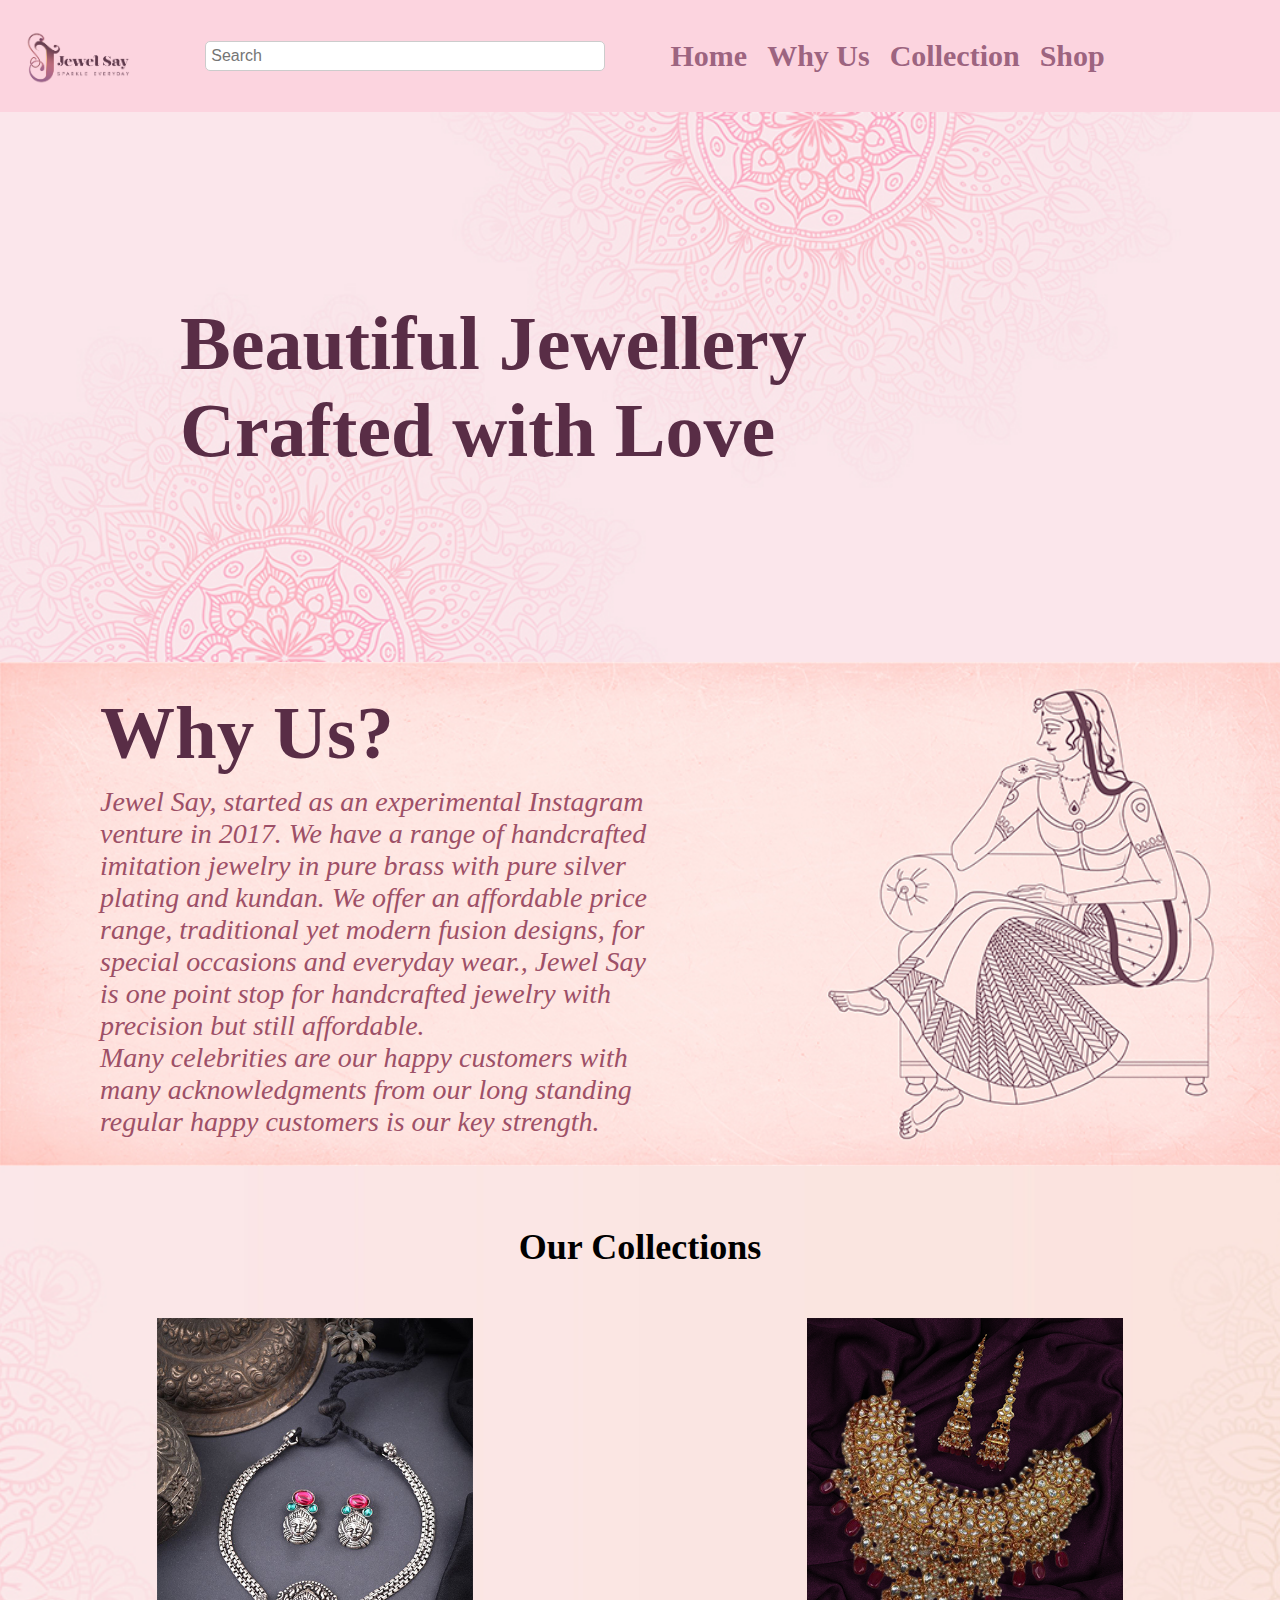
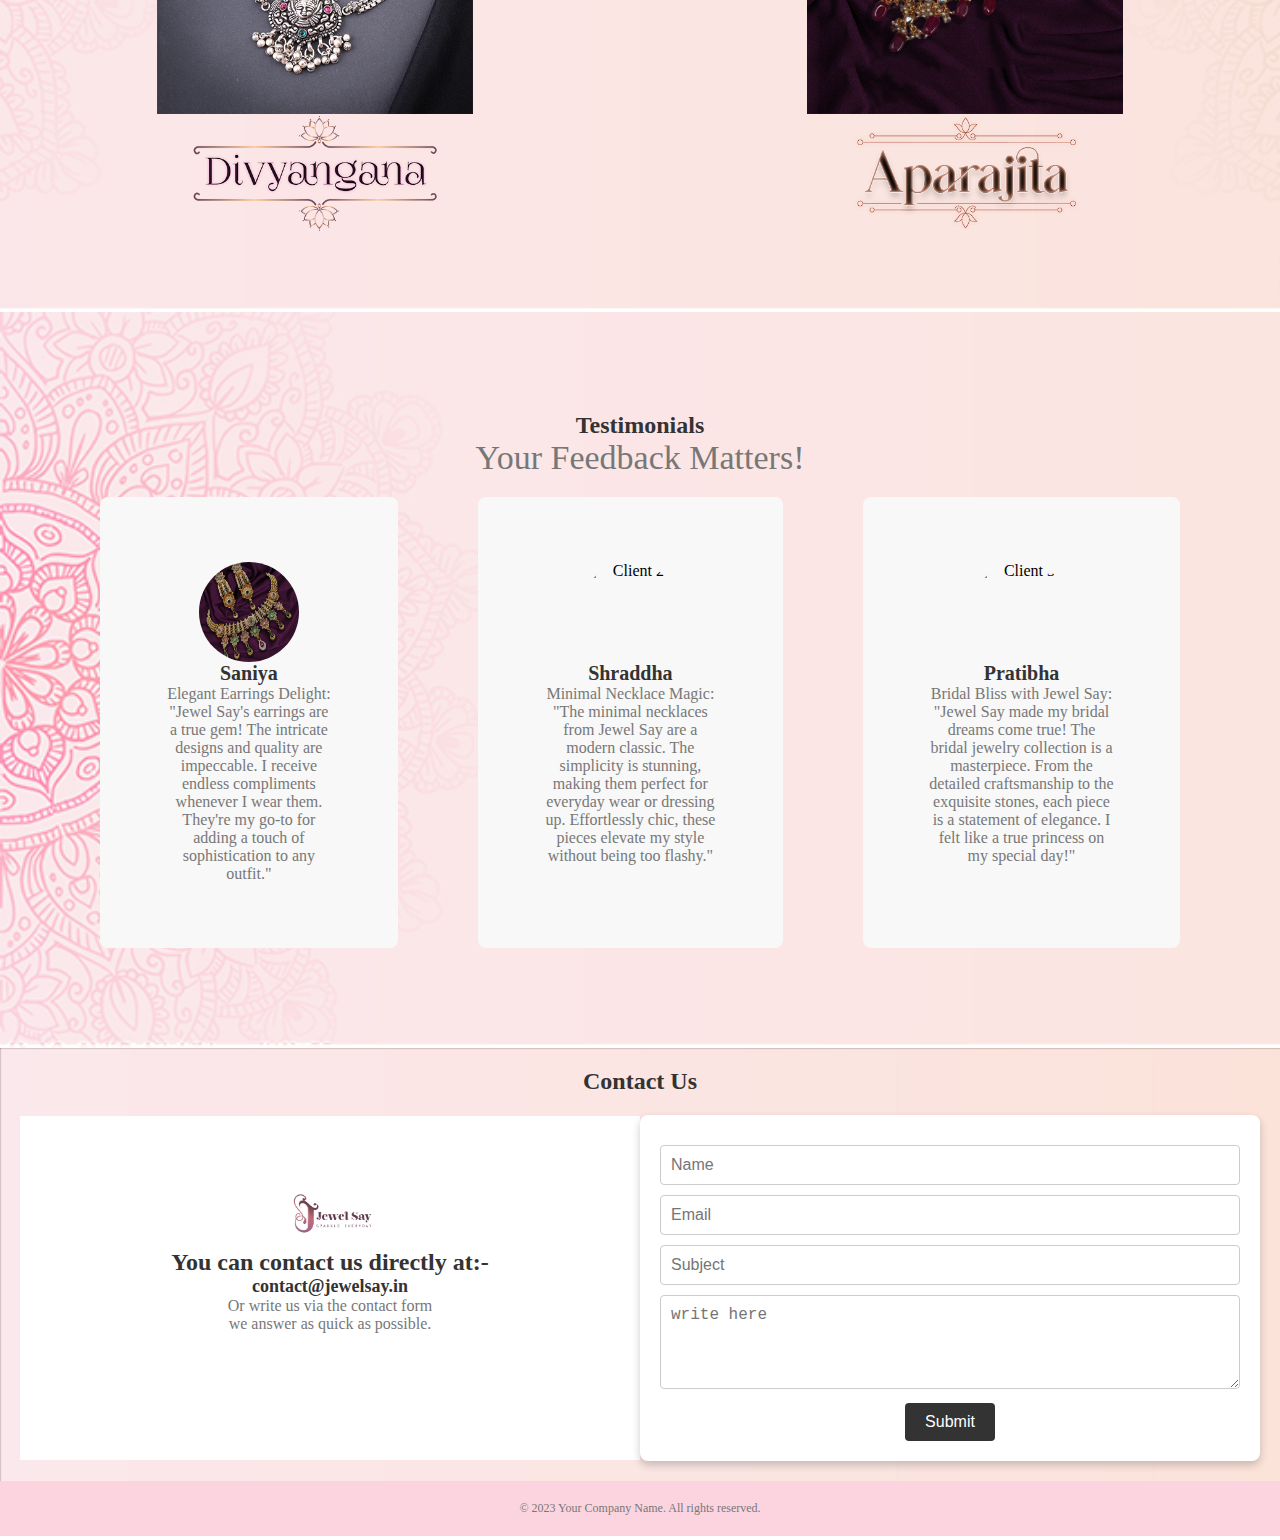
==== index.html @ b4a404a3 "Add files via upload" ====
<!DOCTYPE html>
<html>
<head>
    <link rel="stylesheet" type="text/css" href="css/style.css">
    <link rel="stylesheet" href="https://cdnjs.cloudflare.com/ajax/libs/font-awesome/6.4.2/css/all.min.css" integrity="sha512-z3gLpd7yknf1YoNbCzqRKc4qyor8gaKU1qmn+CShxbuBusANI9QpRohGBreCFkKxLhei6S9CQXFEbbKuqLg0DA==" crossorigin="anonymous" referrerpolicy="no-referrer" />
</head>
<body>
    <nav class="navbar">
        <div class="logo">
            <img src="img/logo.png" alt="Logo">
        </div>
        <div class="search-section">
            <input type="text" placeholder="Search">
            <!-- <button type="submit">Search</button> -->
        </div>
        <ul class="menu">
            <li><a href="../website/index.html">Home</a></li>
            <li><a href="#whyus">Why Us</a></li>
            <li><a href="#collection">Collection</a></li>
            <li><a href="#shop">Shop</a></li>
        </ul>
        <div class="user-icons">
            <a href="#user"><i class="fa-solid fa-user"></i></a>
            <a href="#instagram"><i class="fa-brands fa-instagram"></i></a>
        </div>
    </nav>
    <div class="hero">
        <div class="hero-text">
            <h1>Beautiful Jewellery <br>Crafted with Love</h1>
            <!-- <p>ssssss</p> -->
        </div>
        <div class="photos">
            <div class="photo-container">
                <div class="photo sliding" style="animation-delay: 0s;"><img src="img/photo1.jpg" alt="Image 1"></div>
                <div class="photo sliding" style="animation-delay: 1s;"><img src="img/d_2.jpg" alt="Image 2"></div>
                <div class="photo sliding" style="animation-delay: 2s;"><img src="img/d_1.jpg" alt="Image 3"></div>
            </div>
            
        </div>
    </div>
    <section class="about">
        <div class="container">
            <div class="about-content">
                <h2>Why Us?</h2>
                <p>Jewel Say, started as an experimental Instagram venture in 2017. We have a range of handcrafted 
                    imitation jewelry in pure brass with pure silver plating and kundan. We offer an affordable price range, 
                    traditional yet modern fusion designs, for special occasions and everyday wear., Jewel Say is one point 
                    stop for handcrafted jewelry with precision but still affordable.
<br>
Many celebrities are our happy customers with many acknowledgments from our long standing regular happy customers is our key strength.</p>
            </div>
            <div class="about-image">
                <!-- <img src="img/bg2_p1.png" alt="About Us"> -->
            </div>
        </div>
    </section>

    <section class="product-section">
        <div class="product-header">
            <h1>Our Collections</h1>
        </div>
        <div class="product-cards">
            <div class="product-card">
                <a href="../website/divyangana.html">
                    <img src="img/product1.png" alt="Product 1">
                </a>
            </div>
            <div class="product-card">
                <a href="../website/aparajita.html">
                    <img src="img/product2.png" alt="Product 2">
                </a>
            </div>
        </div>
    </section>

    <section class="client-section">
        <h2>Testimonials</h2>
        <p>Your Feedback Matters!</p>
        <div class="testimonial-cards">
            <div class="testimonial-card">
                <img src="img/a_1.jpg" alt="Client 1">
                <h3>Saniya</h3>
                <p>Elegant Earrings Delight:</p>
                <p>"Jewel Say's earrings are a true gem!
                    The intricate designs and quality are
                    impeccable. I receive endless compliments whenever I wear them.
                    They're my go-to for adding a touch
                    of sophistication to any outfit."</p>
            </div>
            <div class="testimonial-card">
                <img src="client2.jpg" alt="Client 2">
                <h3>Shraddha</h3>
                <p>Minimal Necklace Magic:</p>
                <p>"The minimal necklaces from Jewel
                    Say are a modern classic. The simplicity is stunning, making them
                    perfect for everyday wear or dressing up. Effortlessly chic, these pieces
                    elevate my style without being too
                    flashy."</p>
            </div>
            <div class="testimonial-card">
                <img src="client3.jpg" alt="Client 3">
                <h3>Pratibha</h3>
                <p>Bridal Bliss with Jewel Say: </p>
                <p>"Jewel Say made my bridal dreams
                    come true! The bridal jewelry collection is a masterpiece. From the detailed craftsmanship to the exquisite
                    stones, each piece is a statement of
                    elegance. I felt like a true princess on
                    my special day!"</p>
            </div>
        </div>
    </section>
    
    <section class="contact-section">
        <h2>Contact Us</h2>
        <div class="contact-container">
            <div class="contact-left">
                <img src="img/logo.png" alt="Contact Logo">
                <h1>You can contact us directly at:-</h1>
                <h4>contact@jewelsay.in</h4>
                <p>Or write us via the contact form
                    <br>
                    we answer as quick as possible.</p>
            </div>
            <div class="contact-right">
                <form>
                    <div class="input-group">
                        <!-- <label for="name">Name</label> -->
                        <input type="text" id="name" placeholder="Name" name="name" required>
                    </div>
                    <div class="input-group">
                        <!-- <label for="email">Email</label> -->
                        <input type="email" id="email" placeholder="Email" name="email" required>
                    </div>
                    <div class="input-group">
                        <!-- <label for="subject">Subject</label> -->
                        <input type="text" id="subject" placeholder="Subject" name="subject" required>
                    </div>
                    <div class="input-group">
                        <!-- <label for="message">Message</label> -->
                        <textarea id="message" placeholder="write here" name="message" rows="4" required></textarea>
                    </div>
                    <button type="submit">Submit</button>
                </form>
            </div>
        </div>
    </section>

    
    <footer class="footer">
        <div class="footer-content">
            <p>&copy; 2023 Your Company Name. All rights reserved.</p>
        </div>
    </footer>
</body>
</html>
---- css/style.css ----
/* Reset some default styles */
* {
    margin: 0;
    padding: 0;
    box-sizing: border-box;
}

/* Style for the navigation bar */
.navbar {
    background-color: #FCD4DF;
    display: flex;
    justify-content: space-between;
    align-items: center;
    padding: 10px;
}

/* Style for the logo */
.logo img {
    width: 130px; /* Adjust the width as needed */
}

/* Style for the search section */
.search-section input[type="text"] {
    width: 400px;
    padding: 5px;
    border-radius: 5px;
    color: #896187;
}

.search-section button {
    padding: 5px 10px;
    background-color: #555;
    color: #683f51;
    border: none;
    border-radius: 5px;
    margin-left: 5px;
}

/* Style for the menu */
.menu {
    list-style: none;
    display: flex;
}

.menu li {
    margin-right: 20px;
}

.menu a {
    text-decoration: none;
    color: #9d6480;
    font-weight: bold;
    font-size: 30px;
}

/* Style for user and Instagram symbols */
.user-icons a {
    
    margin-right: 40px;
}

.user-icons a {
    text-decoration: none;
    color: #592d46;
    font-size: 30px;
    /* margin-left: 30px; */
}

/* Style for the hero section with background image */
.hero {
    background-image: url('../img/bg1.jpg');
    background-size: cover;
    background-position: center;
    height: 550px;
    display: flex;
    align-items: center;
    position: relative;
}

/* Style for the text on the right side */
.hero-text {
    margin-left: 160px;
    font-size: 38px;
    font-family:Recoleta; 
    flex: 1;
    padding: 20px;
    text-align: left;
    color: #592d46;
    z-index: 2; 
}

/* Style for the photos on the left side */
.photos {
    margin-right: 123px;
    margin-bottom: 377px;
    flex: .3;
    display: flex;
    align-items: center;
    position: relative;
}

.photo-container {
    position: relative;
}

.photo {
    width: 300px;
    height: auto;
    overflow: hidden;
    border-radius: 10px;
    position: absolute;
    transition: left 0.5s;
}

.photo img {
    max-width: 100%;
    height: auto;
}


.photo.sliding {
    left: 500px; /* Initial position */
    animation: sliding 1.5s ease forwards; /* Apply the sliding animation */
}
@keyframes sliding {
    0% {
        left: 500px;
    }
    100% {
        left: 0;
    }
}


.photo.sliding {
    opacity: 1;
}


/* divyangana */

/* Define a keyframe animation for fading in */
@keyframes fade-in {
    0% {
        opacity: 0;
    }
    100% {
        opacity: 1;
    }
}

.heros {
    background-image: url('../img/bg1.jpg');
    background-size: cover;
    background-position: center;
    height: 550px;
    display: flex;
    align-items: center;
    position: relative;
}

/* Style for the text on the right side */
.heros-text {
    margin-left: 160px;
    font-size: 38px;
    font-family: Recoleta;
    flex: 1;
    padding: 20px;
    text-align: left;
    color: #592d46;
    z-index: 2;
}

/* Style for the photos on the left side */
.photoss {
    margin-bottom: 508px;
    flex: 0.5;
    display: flex;
    align-items: center;
    position: relative;
}

.photos-container {
    position: relative;
}

.photosss {
    width: 400px;
    height: auto;
    overflow: hidden;
    border-radius: 10px;
    position: absolute;
    animation: fade-in 1s; /* Apply the fade-in animation */
    transition: left 0.5s;
}

.photosss img {
    max-width: 100%;
    height: auto;
}


/* Style for the "About" section */
.about {
    background-image: url(../img/bg2.jpg);
    padding: 8px 0;
    text-align: center;
    background-size: cover;
}

/* Container to center the content */
.container {
    max-width: 1200px;
    margin: 0 auto;
    display: flex;
    flex-direction: row;
    align-items: center;
    justify-content: space-between;
    padding: 0 20px;
}

/* Style for the "About" content */
.about-content {
    margin-left: 20px;
    flex: 1;
    text-align: left;
    padding: 20px;
}

.about-content h2 {
    font-size: 75px;
    margin-bottom: 10px;
    color: #592d46;
}

.about-content p {
    font-size: 28px;
    font-family:Cambria, Cochin, Georgia, Times, 'Times New Roman', serif;
    font-style: italic;
    color: #9d5067;
}

/* Style for the "About" image */
.about-image {
    flex: 1;
    text-align: right;
}

.about-image img {
    max-width: 100%;
    height: 400px;
}

.product-section {
    background-image: url('../img/bg3.jpg');
    background-size: cover;
    background-position: center;
    color: white;
    text-align: center;
    padding: 50px 0;
}

.product-header {
    padding: 10px;
}

.product-header h1 {
    font-size: 36px;
    color: black;
}

.product-cards {
    display: flex;
    justify-content: center;
    align-items: center;
    gap: 20px;
    margin-top: 20px;
}

.product-card {
    /* background: rgba(0, 0, 0, 0.7);  */
    padding: 20px;
    border-radius: 10px;
    flex: 1;
    position: relative;
    overflow: hidden;
    transition: transform 0.2s; 
}

.product-card:hover {
    transform: scale(1.1); 
}

.product-card img {
    max-width: 100%;
    height: 520px;
    transition: transform 0.2s; 
}

.product-card:hover img {
    transform: scale(1.1); 
}

.product-card h2 {
    font-size: 24px;
    margin-top: 10px;
}

/* You can remove the following CSS rule, as it's redundant */
.product-card h2 img {
    width: 200px;
    height: 300px;
}


/* footer */


.footer {
    background-color: #FCD4DF; 
    color: #000000; 
    padding: 20px;
    text-align: center;
}

.footer-content {
    font-size: 14px;
}

.footer-content p {
    font-size: 12px;
    color: #777;
}

/* pa */
.gallery {
    background-image: url('../img/bg3.jpg');
    background-size: cover;
    display: grid;
    grid-template-columns: repeat(3, 1fr);
    gap: 96px;
    padding: 134px;
}

.image {
    overflow: hidden;
    border: 1px solid #ccc;
    border-radius: 5px;
    transition: transform 0.2s; /* Add a smooth transition effect */
}

.image img {
    max-width: 352px;
    height: auto;
    display: block;
}

.image:hover {
    transform: scale(1.1); /* Zoom in the image on hover */
}

/* client */

.client-section {
    text-align: center;
    padding: 100px;
    background-image: url('../img/bg3.jpg');
    background-size: cover;
}

h2 {
    font-size: 40px;
    color: #333;
}

p {
    font-size: 34px;
    color: #777;
}

.testimonial-cards {
    display: flex;
    justify-content: center;
    gap: 80px;
    margin-top: 20px;
}

.testimonial-card {
    background-color: #f8f8f8;
    padding: 65px;
    border-radius: 8px;
    /* box-shadow: 0 4px 8px rgba(0, 0, 0, 0.2); */
    text-align: center;
}

.testimonial-card img {
    width: 100px;
    height: 100px;
    border-radius: 50%;
    margin: 0 auto;
    display: block;
}

.testimonial-card h3 {
    font-size: 20px;
    color: #333;
}

.testimonial-card p {
    font-size: 16px;
    color: #777;
}

.contact-section {
    background-image: url('../img/bg4.jpg');
    background-size: cover;
    text-align: center;
    padding: 20px;
}

h2 {
    font-size: 24px;
    color: #333;
}

.contact-container {
    display: flex;
    justify-content: center;
    align-items: center;
    margin-top: 20px;
}

.contact-left {
    background-color: #fff;
    height: 344px;
    flex: 1;
    text-align: center;
    gap: 39px;
}

.contact-left img {
    margin-top: 60px;
    max-width: 100px;
    height: auto;
}

.contact-left h1 {
    font-size: 24px;
    color: #333;
}

.contact-left h4 {
    font-size: 18px;
    color: #333;
}

.contact-left p {
    font-size: 16px;
    color: #777;
}

.contact-right {
    flex: 1;
}

form {
    background-color: #fff;
    padding: 20px;
    border-radius: 8px;
    box-shadow: 0 4px 8px rgba(0, 0, 0, 0.2);
}

.input-group {
    margin: 10px 0;
}

label {
    display: block;
    font-size: 16px;
    color: #333;
}

input[type="text"],
input[type="email"],
textarea {
    width: 100%;
    padding: 10px;
    font-size: 16px;
    border: 1px solid #ccc;
    border-radius: 4px;
}

button {
    background-color: #333;
    color: #fff;
    padding: 10px 20px;
    font-size: 16px;
    border: none;
    border-radius: 4px;
    cursor: pointer;
}

button:hover {
    background-color: #555;
}


style
@font-face {
    font-family: Recoleta;
    src: url('Recoleta-RegularDEMO.otf');
}







/* shop */
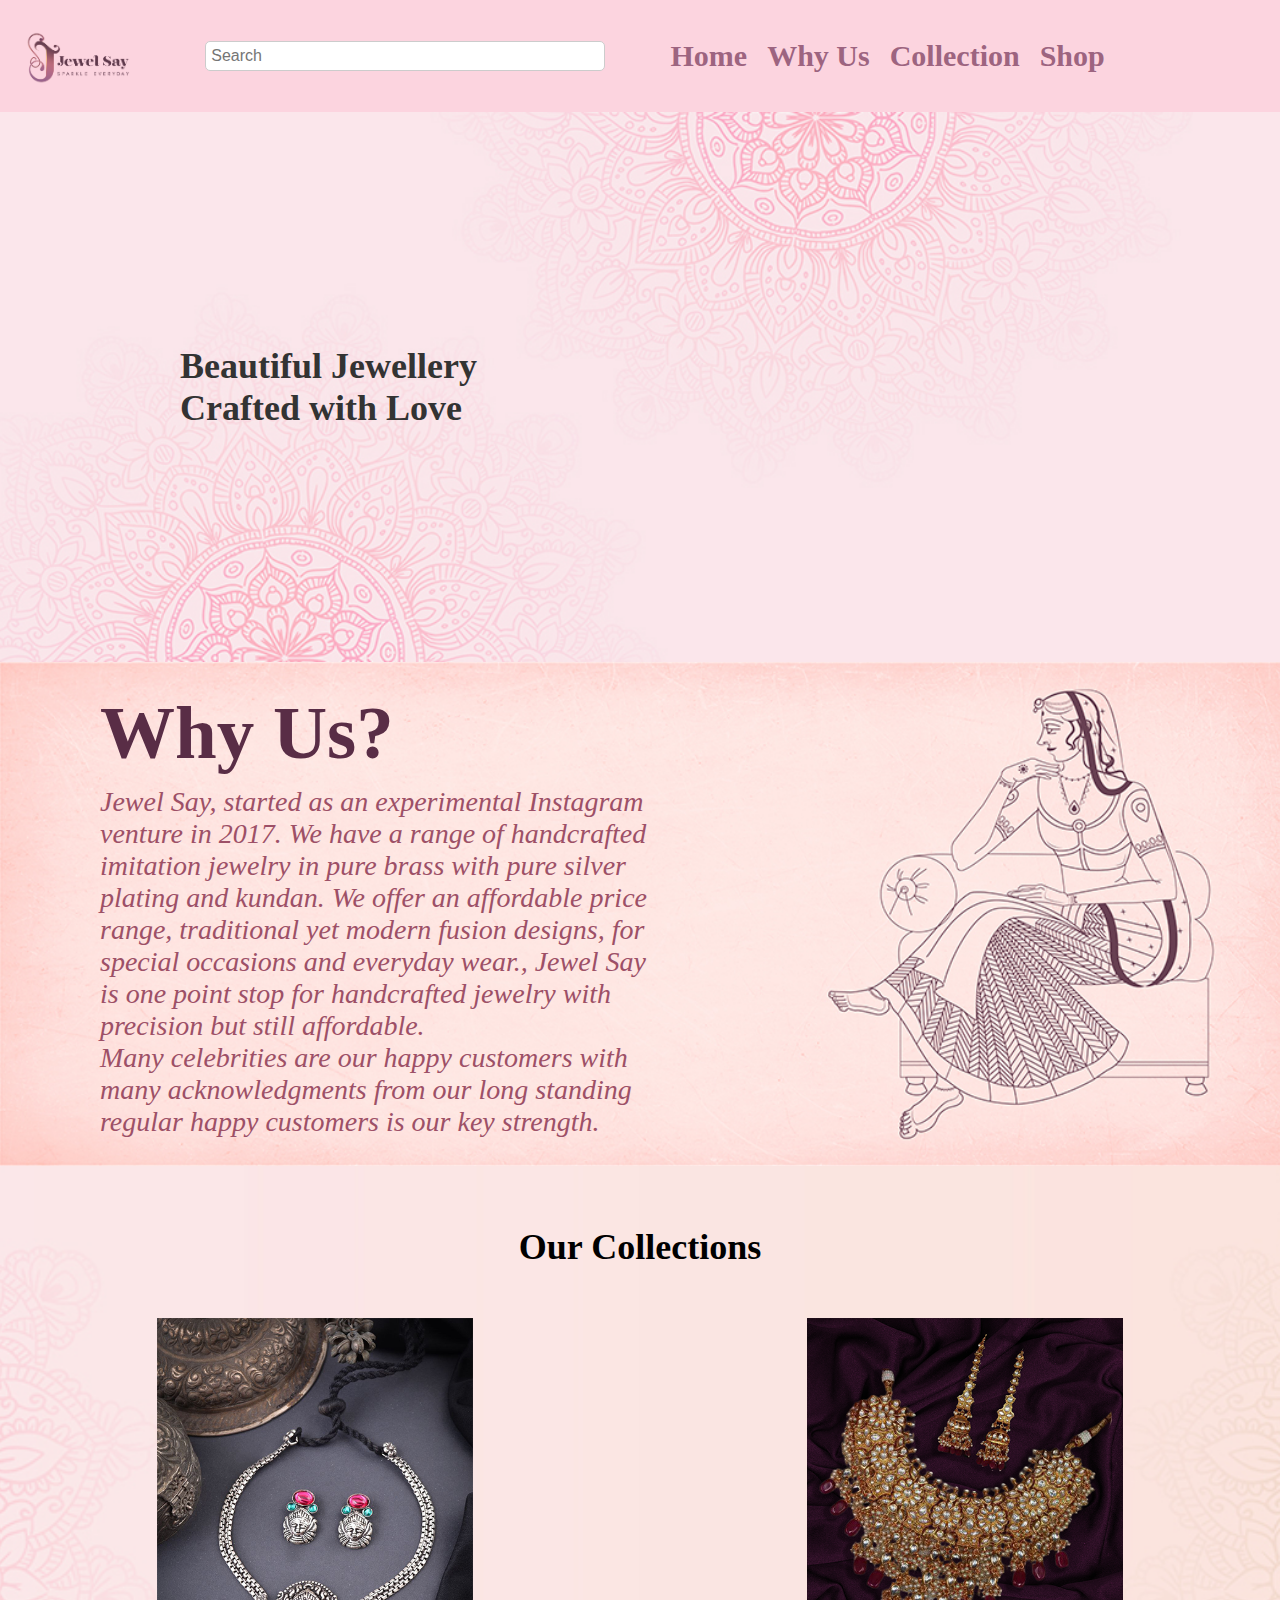
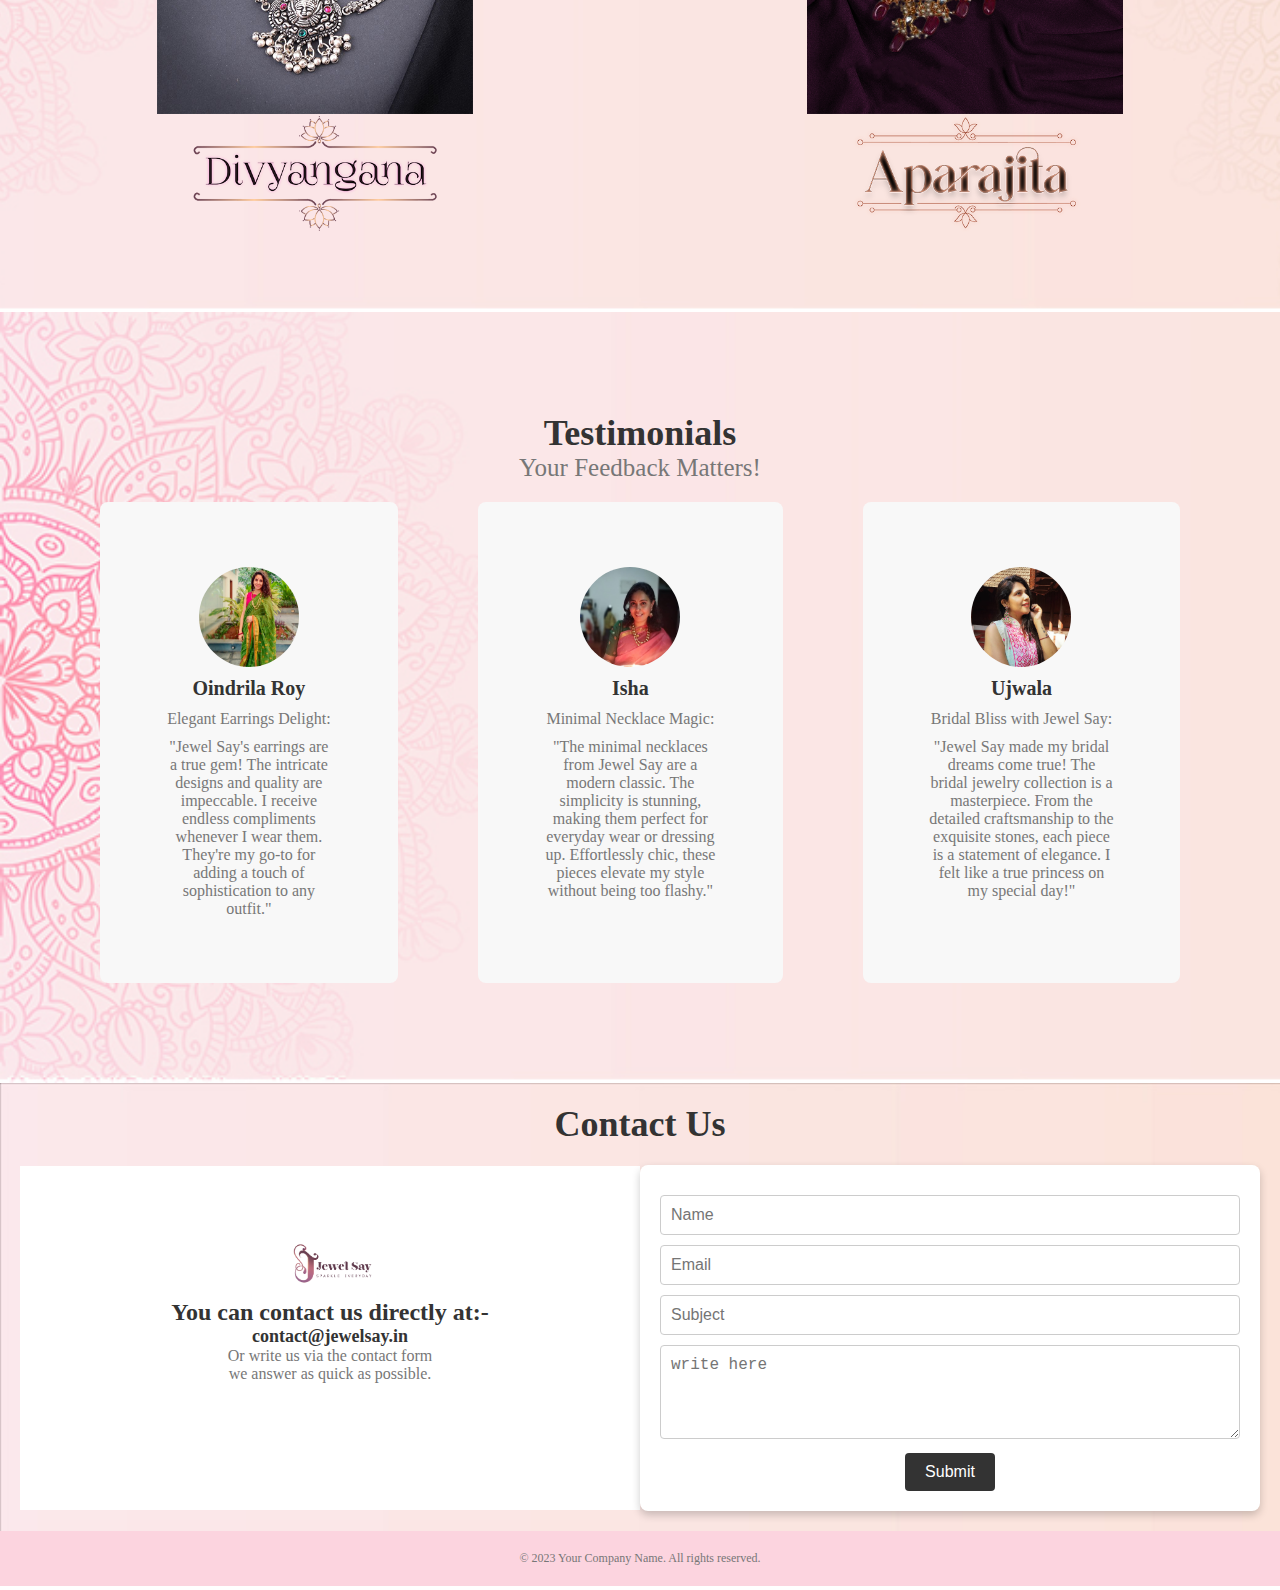
==== commit 870e0e54: "Add files via upload" ====
--- a/index.html
+++ b/index.html
@@ -14,7 +14,7 @@
             <!-- <button type="submit">Search</button> -->
         </div>
         <ul class="menu">
-            <li><a href="../website/index.html">Home</a></li>
+            <li><a href="iindex.html">Home</a></li>
             <li><a href="#whyus">Why Us</a></li>
             <li><a href="#collection">Collection</a></li>
             <li><a href="#shop">Shop</a></li>
@@ -61,12 +61,12 @@
         </div>
         <div class="product-cards">
             <div class="product-card">
-                <a href="../website/divyangana.html">
+                <a href="divyangana.html">
                     <img src="img/product1.png" alt="Product 1">
                 </a>
             </div>
             <div class="product-card">
-                <a href="../website/aparajita.html">
+                <a href="aparajita.html">
                     <img src="img/product2.png" alt="Product 2">
                 </a>
             </div>
@@ -74,12 +74,12 @@
     </section>
 
     <section class="client-section">
-        <h2>Testimonials</h2>
+        <h1>Testimonials</h1>
         <p>Your Feedback Matters!</p>
         <div class="testimonial-cards">
             <div class="testimonial-card">
-                <img src="img/a_1.jpg" alt="Client 1">
-                <h3>Saniya</h3>
+                <img src="img/client1.png" alt="Client 1">
+                <h3>Oindrila Roy</h3>
                 <p>Elegant Earrings Delight:</p>
                 <p>"Jewel Say's earrings are a true gem!
                     The intricate designs and quality are
@@ -88,8 +88,8 @@
                     of sophistication to any outfit."</p>
             </div>
             <div class="testimonial-card">
-                <img src="client2.jpg" alt="Client 2">
-                <h3>Shraddha</h3>
+                <img src="img/client2.png" alt="Client 2">
+                <h3>Isha</h3>
                 <p>Minimal Necklace Magic:</p>
                 <p>"The minimal necklaces from Jewel
                     Say are a modern classic. The simplicity is stunning, making them
@@ -98,8 +98,8 @@
                     flashy."</p>
             </div>
             <div class="testimonial-card">
-                <img src="client3.jpg" alt="Client 3">
-                <h3>Pratibha</h3>
+                <img src="img/client3.png" alt="Client 3">
+                <h3>Ujwala</h3>
                 <p>Bridal Bliss with Jewel Say: </p>
                 <p>"Jewel Say made my bridal dreams
                     come true! The bridal jewelry collection is a masterpiece. From the detailed craftsmanship to the exquisite
--- a/css/style.css
+++ b/css/style.css
@@ -368,13 +368,13 @@
     background-size: cover;
 }
 
-h2 {
-    font-size: 40px;
+h1 {
+    font-size: 36px;
     color: #333;
 }
 
 p {
-    font-size: 34px;
+    font-size: 25px;
     color: #777;
 }
 
@@ -402,11 +402,13 @@
 }
 
 .testimonial-card h3 {
+    margin-top: 10px;
     font-size: 20px;
     color: #333;
 }
 
 .testimonial-card p {
+    margin-top: 10px;
     font-size: 16px;
     color: #777;
 }
@@ -419,7 +421,7 @@
 }
 
 h2 {
-    font-size: 24px;
+    font-size: 36px;
     color: #333;
 }
 
